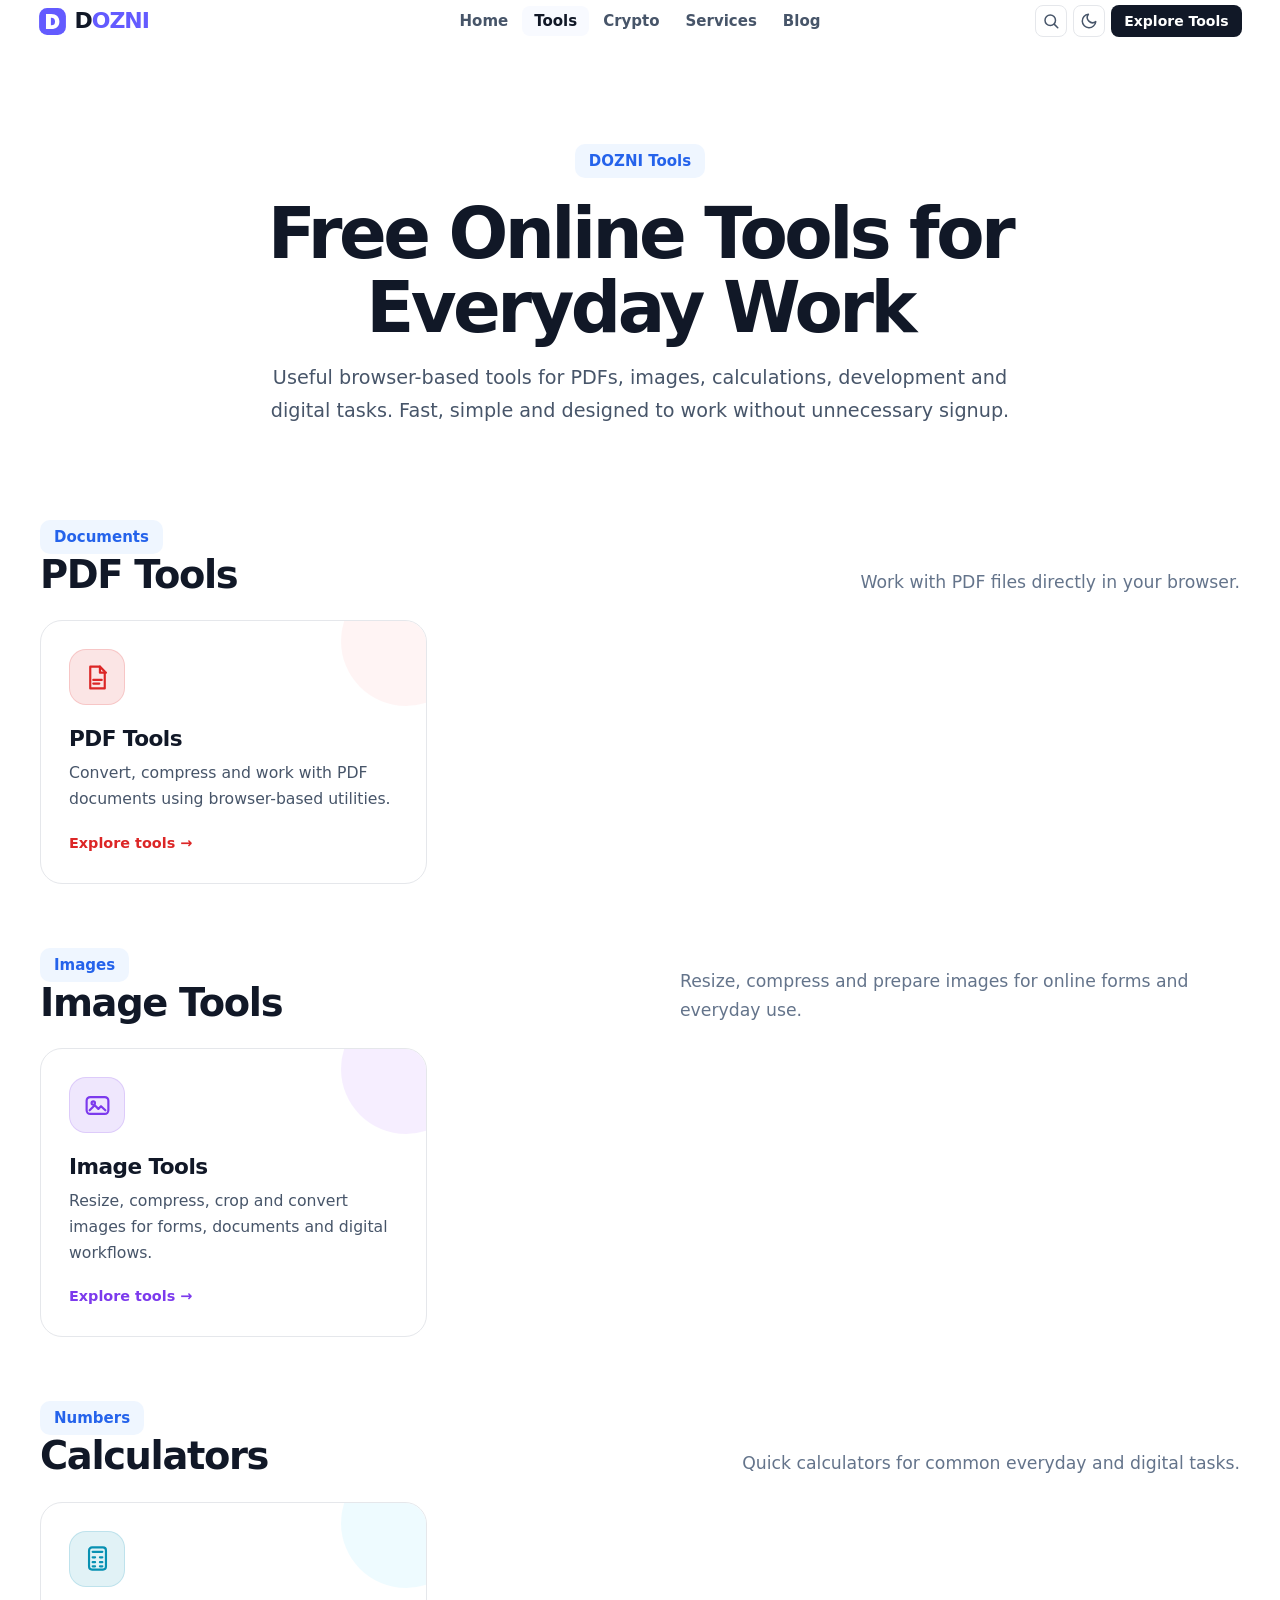
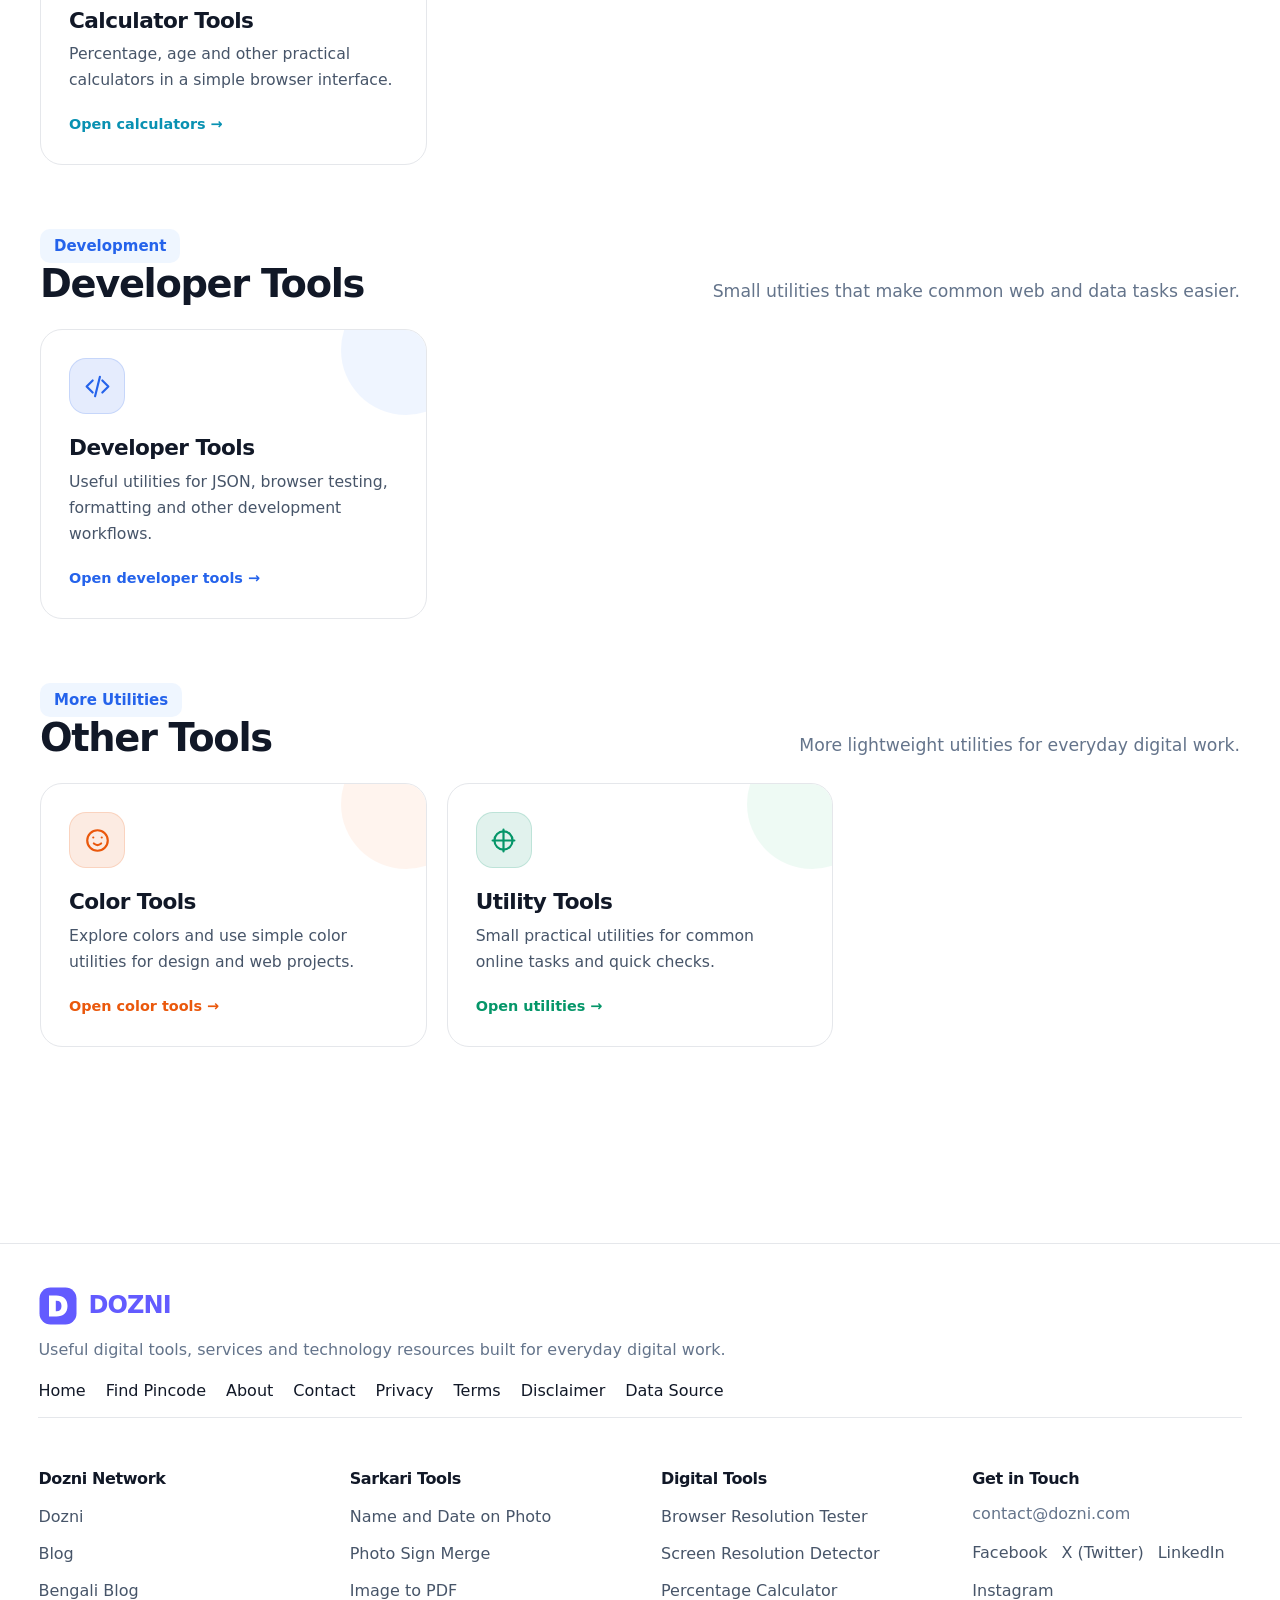
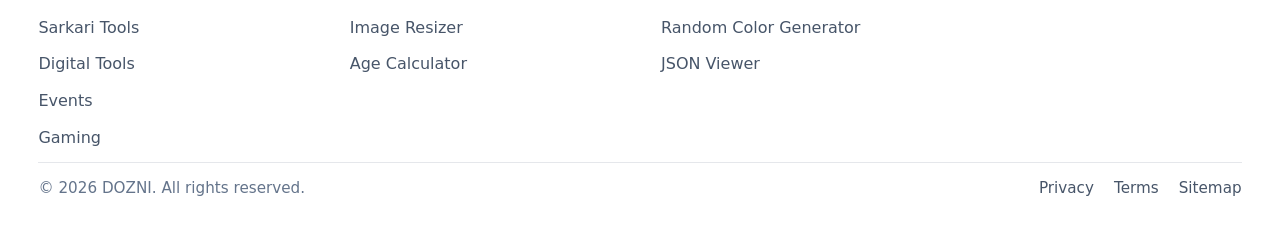
==== tools/index.html @ f5e26f29 "Create plural /tools/ homepage" ====
<!DOCTYPE html>
<html lang="en">
<head>
  <meta charset="UTF-8">
  <meta name="viewport" content="width=device-width, initial-scale=1.0">
  <meta name="description" content="Explore free online tools from DOZNI for PDF, images, calculators, developer utilities and more.">
  <meta name="robots" content="index, follow, max-image-preview:large">
  <meta name="author" content="DOZNI">
  <meta name="theme-color" content="#ffffff">
  <link rel="canonical" href="https://dozni.com/tools/">
  <link rel="icon" href="/favicon.svg" type="image/svg+xml">
  <link rel="stylesheet" href="/assets/css/global.css">
  <link rel="stylesheet" href="/assets/css/components.css">
  <link rel="stylesheet" href="/assets/css/responsive.css">
  <title>Online Tools — DOZNI</title>
  <style>
    .tools-page-hero{padding:clamp(64px,8vw,104px) 0 72px;text-align:center;background:var(--color-bg);color:var(--color-text)}
    .tools-page-hero .container{max-width:1180px}
    .tools-kicker{display:inline-flex;padding:8px 14px;border-radius:10px;background:var(--color-primary-soft);color:var(--color-primary);font-size:15px;font-weight:800;line-height:1.2}
    .tools-page-hero h1{max-width:900px;margin:20px auto 16px;font-size:clamp(2.6rem,5.5vw,4.6rem);line-height:1.04;letter-spacing:-.05em}
    .tools-page-hero p{max-width:760px;margin:0 auto;color:var(--color-text-soft);font-size:clamp(1.05rem,1.8vw,1.2rem);line-height:1.75}
    .tools-grid-section{padding:20px 0 100px}
    .tools-category{margin-top:64px}.tools-category:first-child{margin-top:0}
    .tools-category-head{display:flex;align-items:end;justify-content:space-between;gap:24px;margin-bottom:24px}
    .tools-category-head h2{font-size:clamp(1.8rem,3vw,2.5rem);letter-spacing:-.035em}
    .tools-category-head p{max-width:560px;margin:0;color:var(--color-text-muted);line-height:1.65}
    .tools-cards{display:grid;grid-template-columns:repeat(3,minmax(0,1fr));gap:20px}
    .tool-home-card{position:relative;display:flex;flex-direction:column;min-height:220px;padding:28px;background:var(--color-surface);border:1px solid var(--color-border);border-radius:22px;overflow:hidden;transition:transform .22s ease,box-shadow .22s ease,border-color .22s ease}
    .tool-home-card::after{content:"";position:absolute;right:-45px;top:-45px;width:130px;height:130px;border-radius:50%;background:var(--tool-soft);opacity:.75;pointer-events:none}
    .tool-home-card:hover{transform:translateY(-5px);border-color:var(--tool-border);box-shadow:var(--shadow-md)}
    .tool-icon{position:relative;z-index:1;width:56px;height:56px;display:grid;place-items:center;margin-bottom:22px;border-radius:17px;background:color-mix(in srgb,var(--tool-color) 12%,var(--color-surface));color:var(--tool-color);border:1px solid color-mix(in srgb,var(--tool-color) 16%,transparent)}
    .tool-icon svg{width:29px;height:29px;display:block}
    .tool-home-card h3{position:relative;z-index:1;margin:0 0 9px;font-size:1.35rem;color:var(--color-text)}
    .tool-home-card p{position:relative;z-index:1;margin:0;max-width:360px;color:var(--color-text-soft);font-size:.98rem;line-height:1.65}
    .tool-link{position:relative;z-index:1;margin-top:auto;padding-top:20px;color:var(--tool-color);font-size:.9rem;font-weight:800}
    .tool-pdf{--tool-color:#dc2626;--tool-soft:#fff0f0;--tool-border:#fecaca}.tool-image{--tool-color:#7c3aed;--tool-soft:#f3e8ff;--tool-border:#ddd6fe}.tool-calc{--tool-color:#0891b2;--tool-soft:#e9faff;--tool-border:#a5f3fc}.tool-dev{--tool-color:#2563eb;--tool-soft:#eaf2ff;--tool-border:#bfdbfe}.tool-utility{--tool-color:#059669;--tool-soft:#e8f8f1;--tool-border:#a7f3d0}.tool-color{--tool-color:#ea580c;--tool-soft:#fff1e8;--tool-border:#fed7aa}
    [data-theme="dark"] .tool-pdf{--tool-soft:rgba(220,38,38,.15);--tool-border:rgba(248,113,113,.38)}[data-theme="dark"] .tool-image{--tool-soft:rgba(124,58,237,.16);--tool-border:rgba(167,139,250,.38)}[data-theme="dark"] .tool-calc{--tool-soft:rgba(8,145,178,.15);--tool-border:rgba(34,211,238,.38)}[data-theme="dark"] .tool-dev{--tool-soft:rgba(37,99,235,.16);--tool-border:rgba(96,165,250,.4)}[data-theme="dark"] .tool-utility{--tool-soft:rgba(5,150,105,.15);--tool-border:rgba(52,211,153,.38)}[data-theme="dark"] .tool-color{--tool-soft:rgba(234,88,12,.15);--tool-border:rgba(251,146,60,.38)}
    @media(max-width:800px){.tools-cards{grid-template-columns:repeat(2,minmax(0,1fr))}.tools-category-head{align-items:start;flex-direction:column}}
    @media(max-width:560px){.tools-page-hero{padding:54px 0 62px}.tools-page-hero h1{font-size:clamp(2.25rem,10vw,3.1rem)}.tools-grid-section{padding-bottom:72px}.tools-category{margin-top:50px}.tools-cards{grid-template-columns:1fr}.tool-home-card{min-height:205px;padding:25px;border-radius:19px}.tool-icon{width:52px;height:52px;border-radius:15px;margin-bottom:20px}.tool-icon svg{width:27px;height:27px}}
  </style>
</head>
<body>
<a class="skip-link" href="#main-content">Skip to content</a>
<div data-component="/components/header.html"></div>
<main id="main-content">
<section class="tools-page-hero" aria-labelledby="tools-title"><div class="container"><span class="tools-kicker">DOZNI Tools</span><h1 id="tools-title">Free Online Tools for Everyday Work</h1><p>Useful browser-based tools for PDFs, images, calculations, development and digital tasks. Fast, simple and designed to work without unnecessary signup.</p></div></section>
<section class="tools-grid-section" aria-label="DOZNI tool categories"><div class="container">
<div class="tools-category"><div class="tools-category-head"><div><span class="tools-kicker">Documents</span><h2>PDF Tools</h2></div><p>Work with PDF files directly in your browser.</p></div><div class="tools-cards"><a class="tool-home-card tool-pdf" href="https://photo.dozni.com/"><span class="tool-icon" aria-hidden="true"><svg viewBox="0 0 24 24" fill="none" stroke="currentColor" stroke-width="1.8" stroke-linecap="round" stroke-linejoin="round"><path d="M6 3h8l4 4v14H6z"/><path d="M14 3v5h5"/><path d="M8.5 14h7M8.5 17h5"/></svg></span><h3>PDF Tools</h3><p>Convert, compress and work with PDF documents using browser-based utilities.</p><span class="tool-link">Explore tools →</span></a></div></div>
<div class="tools-category"><div class="tools-category-head"><div><span class="tools-kicker">Images</span><h2>Image Tools</h2></div><p>Resize, compress and prepare images for online forms and everyday use.</p></div><div class="tools-cards"><a class="tool-home-card tool-image" href="https://photo.dozni.com/"><span class="tool-icon" aria-hidden="true"><svg viewBox="0 0 24 24" fill="none" stroke="currentColor" stroke-width="1.8" stroke-linecap="round" stroke-linejoin="round"><rect x="3" y="5" width="18" height="14" rx="3"/><circle cx="8.5" cy="10" r="1.4"/><path d="m5.5 16 4.2-4.2 3 3 2.2-2.2 3.6 3.4"/></svg></span><h3>Image Tools</h3><p>Resize, compress, crop and convert images for forms, documents and digital workflows.</p><span class="tool-link">Explore tools →</span></a></div></div>
<div class="tools-category"><div class="tools-category-head"><div><span class="tools-kicker">Numbers</span><h2>Calculators</h2></div><p>Quick calculators for common everyday and digital tasks.</p></div><div class="tools-cards"><a class="tool-home-card tool-calc" href="/tools/calculator/"><span class="tool-icon" aria-hidden="true"><svg viewBox="0 0 24 24" fill="none" stroke="currentColor" stroke-width="1.8" stroke-linecap="round" stroke-linejoin="round"><rect x="5" y="2.8" width="14" height="18.4" rx="2.5"/><path d="M8 6.5h8M8 11h2M14 11h2M8 15h2M14 15h2M8 18.5h2M14 18.5h2"/></svg></span><h3>Calculator Tools</h3><p>Percentage, age and other practical calculators in a simple browser interface.</p><span class="tool-link">Open calculators →</span></a></div></div>
<div class="tools-category"><div class="tools-category-head"><div><span class="tools-kicker">Development</span><h2>Developer Tools</h2></div><p>Small utilities that make common web and data tasks easier.</p></div><div class="tools-cards"><a class="tool-home-card tool-dev" href="/tools/developer/"><span class="tool-icon" aria-hidden="true"><svg viewBox="0 0 24 24" fill="none" stroke="currentColor" stroke-width="1.8" stroke-linecap="round" stroke-linejoin="round"><path d="m8 7-5 5 5 5M16 7l5 5-5 5M14 4l-4 16"/></svg></span><h3>Developer Tools</h3><p>Useful utilities for JSON, browser testing, formatting and other development workflows.</p><span class="tool-link">Open developer tools →</span></a></div></div>
<div class="tools-category"><div class="tools-category-head"><div><span class="tools-kicker">More Utilities</span><h2>Other Tools</h2></div><p>More lightweight utilities for everyday digital work.</p></div><div class="tools-cards"><a class="tool-home-card tool-color" href="/tools/color/"><span class="tool-icon" aria-hidden="true"><svg viewBox="0 0 24 24" fill="none" stroke="currentColor" stroke-width="1.8" stroke-linecap="round" stroke-linejoin="round"><circle cx="12" cy="12" r="8.5"/><path d="M8.5 9.5h.01M15.5 9.5h.01M9 14.5c1.8 1.5 4.2 1.5 6 0"/></svg></span><h3>Color Tools</h3><p>Explore colors and use simple color utilities for design and web projects.</p><span class="tool-link">Open color tools →</span></a><a class="tool-home-card tool-utility" href="/tools/utility/"><span class="tool-icon" aria-hidden="true"><svg viewBox="0 0 24 24" fill="none" stroke="currentColor" stroke-width="1.8" stroke-linecap="round" stroke-linejoin="round"><path d="M12 3v18M3 12h18"/><circle cx="12" cy="12" r="7.5"/></svg></span><h3>Utility Tools</h3><p>Small practical utilities for common online tasks and quick checks.</p><span class="tool-link">Open utilities →</span></a></div></div>
</div></section>
</main>
<div data-component="/components/footer.html"></div>
<script src="/assets/js/theme.js" defer></script><script src="/assets/js/navigation.js" defer></script><script src="/assets/js/components.js" defer></script><script src="/assets/js/main.js" defer></script><script src="/assets/js/site-search.js" defer></script>
</body>
</html>
---- assets/css/global.css ----
/* =========================================================
   DOZNI — Global Design System
   File: /assets/css/global.css
   ========================================================= */

/* -------------------------
   1. Design Tokens
   ------------------------- */

:root {
    color-scheme: light;

    --color-bg: #ffffff;
    --color-bg-soft: #f8faff;
    --color-bg-muted: #f1f5f9;

    --color-surface: #ffffff;
    --color-surface-hover: #f8faff;

    --color-text: #111827;
    --color-text-soft: #475569;
    --color-text-muted: #64748b;
    --color-text-inverse: #ffffff;

    --color-border: #e5e7eb;
    --color-border-strong: #d1d5db;

    --color-primary: #2563eb;
    --color-primary-hover: #1d4ed8;
    --color-primary-soft: #eff6ff;

    --color-focus: #3b82f6;

    --color-success: #16a34a;
    --color-warning: #d97706;
    --color-danger: #dc2626;
    --color-info: #2563eb;

    --shadow-xs: 0 1px 2px rgba(0, 0, 0, 0.04);
    --shadow-sm: 0 4px 12px rgba(0, 0, 0, 0.05);
    --shadow-md: 0 10px 30px rgba(0, 0, 0, 0.08);
    --shadow-lg: 0 20px 50px rgba(0, 0, 0, 0.12);

    --radius-xs: 6px;
    --radius-sm: 10px;
    --radius-md: 14px;
    --radius-lg: 20px;
    --radius-xl: 28px;
    --radius-pill: 999px;

    --container-width: 1180px;
    --container-wide: 1320px;

    --header-height: 68px;

    --space-1: 4px;
    --space-2: 8px;
    --space-3: 12px;
    --space-4: 16px;
    --space-5: 20px;
    --space-6: 24px;
    --space-7: 32px;
    --space-8: 40px;
    --space-9: 48px;
    --space-10: 64px;
    --space-11: 80px;
    --space-12: 96px;

    --font-sans:
        Inter,
        ui-sans-serif,
        system-ui,
        -apple-system,
        BlinkMacSystemFont,
        "Segoe UI",
        sans-serif;

    --font-mono:
        ui-monospace,
        SFMono-Regular,
        Menlo,
        Monaco,
        Consolas,
        "Liberation Mono",
        monospace;

    --text-xs: 0.75rem;
    --text-sm: 0.875rem;
    --text-base: 1rem;
    --text-lg: 1.125rem;
    --text-xl: 1.25rem;
    --text-2xl: 1.5rem;
    --text-3xl: 2rem;
    --text-4xl: 2.75rem;
    --text-5xl: 3.5rem;
    --text-6xl: 4.25rem;

    --line-tight: 1.1;
    --line-snug: 1.25;
    --line-normal: 1.6;
    --line-relaxed: 1.75;

    --transition-fast: 120ms ease;
    --transition-normal: 200ms ease;
    --transition-slow: 320ms ease;
}


/* -------------------------
   2. Dark Theme
   ------------------------- */

[data-theme="dark"] {
    color-scheme: dark;

    --color-bg: #0d0d0f;
    --color-bg-soft: #151518;
    --color-bg-muted: #1b1b1f;

    --color-surface: #151518;
    --color-surface-hover: #1b1b1f;

    --color-text: #f5f5f6;
    --color-text-soft: #c4c4ca;
    --color-text-muted: #92929b;
    --color-text-inverse: #111113;

    --color-border: #29292e;
    --color-border-strong: #39393f;

    --color-primary: #f5f5f6;
    --color-primary-hover: #ffffff;
    --color-primary-soft: #252529;

    --color-focus: #818cf8;

    --color-success: #4ade80;
    --color-warning: #fbbf24;
    --color-danger: #f87171;
    --color-info: #60a5fa;

    --shadow-xs: 0 1px 2px rgba(0, 0, 0, 0.2);
    --shadow-sm: 0 4px 12px rgba(0, 0, 0, 0.25);
    --shadow-md: 0 10px 30px rgba(0, 0, 0, 0.35);
    --shadow-lg: 0 20px 50px rgba(0, 0, 0, 0.45);
}


/* -------------------------
   3. System Dark Mode
   ------------------------- */

@media (prefers-color-scheme: dark) {
    :root:not([data-theme="light"]) {
        color-scheme: dark;

        --color-bg: #0d0d0f;
        --color-bg-soft: #151518;
        --color-bg-muted: #1b1b1f;

        --color-surface: #151518;
        --color-surface-hover: #1b1b1f;

        --color-text: #f5f5f6;
        --color-text-soft: #c4c4ca;
        --color-text-muted: #92929b;
        --color-text-inverse: #111113;

        --color-border: #29292e;
        --color-border-strong: #39393f;

        --color-primary: #f5f5f6;
        --color-primary-hover: #ffffff;
        --color-primary-soft: #252529;
    }
}


/* -------------------------
   4. Reset
   ------------------------- */

*,
*::before,
*::after {
    box-sizing: border-box;
}

html {
    margin: 0;
    padding: 0;
    scroll-behavior: smooth;
    scroll-padding-top: calc(var(--header-height) + 20px);
    text-size-adjust: 100%;
    -webkit-text-size-adjust: 100%;
}

body {
    margin: 0;
    padding: 0;

    min-width: 320px;

    background: var(--color-bg);
    color: var(--color-text);

    font-family: var(--font-sans);
    font-size: var(--text-base);
    font-weight: 400;
    line-height: var(--line-normal);

    text-rendering: optimizeLegibility;
    -webkit-font-smoothing: antialiased;
    -moz-osx-font-smoothing: grayscale;

    transition:
        background-color var(--transition-normal),
        color var(--transition-normal);
}

img,
picture,
svg,
video,
canvas {
    display: block;
    max-width: 100%;
}

img {
    height: auto;
}

button,
input,
textarea,
select {
    margin: 0;
    font: inherit;
}

button {
    cursor: pointer;
}

button,
input,
textarea,
select {
    color: inherit;
}

textarea {
    resize: vertical;
}

a {
    color: inherit;
    text-decoration: none;
}

a:hover {
    text-decoration: none;
}

ul,
ol {
    margin: 0;
    padding: 0;
    list-style: none;
}

p,
h1,
h2,
h3,
h4,
h5,
h6,
figure,
blockquote {
    margin: 0;
}

h1,
h2,
h3,
h4,
h5,
h6 {
    font-weight: 700;
    line-height: var(--line-tight);
    letter-spacing: -0.025em;
}

p {
    color: var(--color-text-soft);
}

::selection {
    background: var(--color-text);
    color: var(--color-bg);
}


/* -------------------------
   5. Accessibility
   ------------------------- */

:focus-visible {
    outline: 3px solid var(--color-focus);
    outline-offset: 3px;
}

:focus:not(:focus-visible) {
    outline: none;
}

.skip-link {
    position: fixed;
    z-index: 9999;

    top: 12px;
    left: 12px;

    padding: 10px 16px;

    background: var(--color-text);
    color: var(--color-bg);

    border-radius: var(--radius-sm);

    transform: translateY(-150%);
    transition: transform var(--transition-fast);
}

.skip-link:focus {
    transform: translateY(0);
}


/* -------------------------
   6. Layout
   ------------------------- */

.container {
    width: min(
        calc(100% - 40px),
        var(--container-width)
    );

    margin-inline: auto;
}

.container-wide {
    width: min(
        calc(100% - 40px),
        var(--container-wide)
    );

    margin-inline: auto;
}

.section {
    padding-block: var(--space-12);
}

.section-sm {
    padding-block: var(--space-9);
}

.section-lg {
    padding-block: 120px;
}

.section-muted {
    background: var(--color-bg-soft);
}


/* -------------------------
   7. Typography
   ------------------------- */

.text-xs {
    font-size: var(--text-xs);
}

.text-sm {
    font-size: var(--text-sm);
}

.text-base {
    font-size: var(--text-base);
}

.text-lg {
    font-size: var(--text-lg);
}

.text-xl {
    font-size: var(--text-xl);
}

.text-2xl {
    font-size: var(--text-2xl);
}

.text-3xl {
    font-size: var(--text-3xl);
}

.text-4xl {
    font-size: var(--text-4xl);
}

.text-5xl {
    font-size: var(--text-5xl);
}

.text-6xl {
    font-size: var(--text-6xl);
}

.text-muted {
    color: var(--color-text-muted);
}

.text-soft {
    color: var(--color-text-soft);
}

.text-center {
    text-align: center;
}

.text-left {
    text-align: left;
}

.text-balance {
    text-wrap: balance;
}

.text-pretty {
    text-wrap: pretty;
}


/* -------------------------
   8. Page Heading
   ------------------------- */

.page-header {
    padding-block: var(--space-12) var(--space-9);
}

.page-header h1 {
    max-width: 850px;

    font-size: clamp(
        2.5rem,
        6vw,
        4.25rem
    );

    letter-spacing: -0.045em;
}

.page-header p {
    max-width: 720px;
    margin-top: var(--space-5);

    font-size: var(--text-lg);
}


/* -------------------------
   9. Section Heading
   ------------------------- */

.section-heading {
    max-width: 720px;
    margin-bottom: var(--space-8);
}

.section-heading > span {
    display: inline-block;

    margin-bottom: var(--space-3);

    color: var(--color-text-muted);

    font-size: var(--text-sm);
    font-weight: 700;
    letter-spacing: 0.08em;
    text-transform: uppercase;
}

.section-heading h2 {
    font-size: clamp(
        2rem,
        4vw,
        3rem
    );
}

.section-heading p {
    margin-top: var(--space-4);
    font-size: var(--text-lg);
}


/* -------------------------
   10. Links
   ------------------------- */

.link {
    color: var(--color-text);
    font-weight: 600;

    text-decoration: underline;
    text-decoration-color: var(--color-border-strong);
    text-decoration-thickness: 1px;
    text-underline-offset: 4px;

    transition:
        color var(--transition-fast),
        text-decoration-color var(--transition-fast);
}

.link:hover {
    text-decoration-color: currentColor;
}


/* -------------------------
   11. Buttons
   ------------------------- */

.btn {
    display: inline-flex;
    align-items: center;
    justify-content: center;
    gap: 8px;

    min-height: 46px;
    padding: 10px 18px;

    border: 1px solid transparent;
    border-radius: var(--radius-sm);

    font-size: var(--text-sm);
    font-weight: 700;
    line-height: 1;

    white-space: nowrap;

    transition:
        background-color var(--transition-fast),
        border-color var(--transition-fast),
        color var(--transition-fast),
        transform var(--transition-fast),
        box-shadow var(--transition-fast);
}

.btn:hover {
    transform: translateY(-1px);
}

.btn:active {
    transform: translateY(0);
}

.btn-primary {
    background: var(--color-primary);
    color: var(--color-text-inverse);
}

.btn-primary:hover {
    background: var(--color-primary-hover);
}

.btn-secondary {
    background: transparent;
    color: var(--color-text);

    border-color: var(--color-border-strong);
}

.btn-secondary:hover {
    background: var(--color-bg-soft);
}

.btn-ghost {
    background: transparent;
    color: var(--color-text-soft);
}

.btn-ghost:hover {
    background: var(--color-bg-soft);
    color: var(--color-text);
}

.btn-sm {
    min-height: 38px;
    padding: 8px 14px;
}

.btn-lg {
    min-height: 52px;
    padding: 12px 22px;
    font-size: var(--text-base);
}


/* -------------------------
   12. Cards
   ------------------------- */

.card {
    background: var(--color-surface);
    border: 1px solid var(--color-border);
    border-radius: var(--radius-lg);

    transition:
        border-color var(--transition-normal),
        box-shadow var(--transition-normal),
        transform var(--transition-normal);
}

.card:hover {
    border-color: var(--color-border-strong);
    box-shadow: var(--shadow-sm);
}

.card-body {
    padding: var(--space-7);
}


/* -------------------------
   13. Grid Utilities
   ------------------------- */

.grid {
    display: grid;
}

.grid-2 {
    grid-template-columns: repeat(2, minmax(0, 1fr));
}

.grid-3 {
    grid-template-columns: repeat(3, minmax(0, 1fr));
}

.grid-4 {
    grid-template-columns: repeat(4, minmax(0, 1fr));
}

.gap-2 {
    gap: var(--space-2);
}

.gap-3 {
    gap: var(--space-3);
}

.gap-4 {
    gap: var(--space-4);
}

.gap-5 {
    gap: var(--space-5);
}

.gap-6 {
    gap: var(--space-6);
}

.gap-7 {
    gap: var(--space-7);
}

.gap-8 {
    gap: var(--space-8);
}


/* -------------------------
   14. Flex Utilities
   ------------------------- */

.flex {
    display: flex;
}

.flex-column {
    flex-direction: column;
}

.flex-wrap {
    flex-wrap: wrap;
}

.items-center {
    align-items: center;
}

.items-start {
    align-items: flex-start;
}

.items-end {
    align-items: flex-end;
}

.justify-center {
    justify-content: center;
}

.justify-between {
    justify-content: space-between;
}

.justify-end {
    justify-content: flex-end;
}


/* -------------------------
   15. Visibility
   ------------------------- */

.hidden {
    display: none !important;
}

.invisible {
    visibility: hidden;
}


/* -------------------------
   16. Form Foundation
   ------------------------- */

.input,
.select,
.textarea {
    width: 100%;

    min-height: 46px;
    padding: 10px 14px;

    background: var(--color-bg);

    border: 1px solid var(--color-border-strong);
    border-radius: var(--radius-sm);

    color: var(--color-text);

    outline: none;

    transition:
        border-color var(--transition-fast),
        box-shadow var(--transition-fast);
}

.textarea {
    min-height: 120px;
}

.input::placeholder,
.textarea::placeholder {
    color: var(--color-text-muted);
}

.input:focus,
.select:focus,
.textarea:focus {
    border-color: var(--color-focus);

    box-shadow:
        0 0 0 3px
        color-mix(
            in srgb,
            var(--color-focus) 15%,
            transparent
        );
}


/* -------------------------
   17. Badges
   ------------------------- */

.badge {
    display: inline-flex;
    align-items: center;

    min-height: 28px;
    padding: 5px 10px;

    border: 1px solid var(--color-border);
    border-radius: var(--radius-pill);

    background: var(--color-bg-soft);

    color: var(--color-text-soft);

    font-size: var(--text-xs);
    font-weight: 700;
}


/* -------------------------
   18. Dividers
   ------------------------- */

.divider {
    width: 100%;
    height: 1px;

    background: var(--color-border);
}


/* -------------------------
   19. Code
   ------------------------- */

code,
kbd,
pre,
samp {
    font-family: var(--font-mono);
}

code {
    padding: 2px 6px;

    background: var(--color-bg-soft);
    border: 1px solid var(--color-border);

    border-radius: var(--radius-xs);

    font-size: 0.9em;
}

pre {
    overflow-x: auto;

    padding: var(--space-6);

    background: var(--color-bg-soft);
    border: 1px solid var(--color-border);
    border-radius: var(--radius-md);

    line-height: 1.6;
}


/* -------------------------
   20. Status Colors
   ------------------------- */

.text-success {
    color: var(--color-success);
}

.text-warning {
    color: var(--color-warning);
}

.text-danger {
    color: var(--color-danger);
}

.text-info {
    color: var(--color-info);
}


/* -------------------------
   21. Reduced Motion
   ------------------------- */

@media (prefers-reduced-motion: reduce) {
    html {
        scroll-behavior: auto;
    }

    *,
    *::before,
    *::after {
        animation-duration: 0.01ms !important;
        animation-iteration-count: 1 !important;
        transition-duration: 0.01ms !important;
    }
}


/* -------------------------
   22. Mobile Base
   ------------------------- */

@media (max-width: 767px) {

    :root {
        --header-height: 60px;

        --space-10: 48px;
        --space-11: 60px;
        --space-12: 72px;
    }

    .container,
    .container-wide {
        width: min(
            calc(100% - 32px),
            var(--container-width)
        );
    }

    .section {
        padding-block: var(--space-10);
    }

    .section-lg {
        padding-block: 80px;
    }

    .grid-2,
    .grid-3,
    .grid-4 {
        grid-template-columns: 1fr;
    }

    .card-body {
        padding: var(--space-6);
    }

    .btn {
        min-height: 44px;
    }
}


/* -------------------------
   23. Small Phones
   ------------------------- */

@media (max-width: 420px) {

    .container,
    .container-wide {
        width: min(
            calc(100% - 24px),
            var(--container-width)
        );
    }

    .btn {
        width: 100%;
    }
}
---- assets/css/components.css ----
/* =========================================================
   DOZNI — Reusable Components
   File: /assets/css/components.css
   ========================================================= */


/* =========================================================
   1. SITE HEADER
   ========================================================= */

.site-header {
    position: sticky;
    top: 0;
    z-index: 1000;

    width: 100%;
    height: var(--header-height);

    background: color-mix(
        in srgb,
        var(--color-bg) 92%,
        transparent
    );

    border-bottom: 1px solid var(--color-border);

    backdrop-filter: blur(14px);
    -webkit-backdrop-filter: blur(14px);

    transition:
        background-color var(--transition-normal),
        border-color var(--transition-normal);
}

.header-inner {
    height: 100%;

    display: flex;
    align-items: center;
    justify-content: space-between;
    gap: var(--space-6);
}


/* =========================================================
   2. BRAND
   ========================================================= */

.site-brand {
    display: inline-flex;
    align-items: center;
    gap: 10px;

    flex-shrink: 0;

    color: var(--color-text);
}

.site-brand:hover {
    color: var(--color-text);
}

.site-brand-mark {
    width: 32px;
    height: 32px;

    display: grid;
    place-items: center;

    border-radius: 9px;

    background: var(--color-text);
    color: var(--color-bg);

    font-size: 14px;
    font-weight: 800;
    letter-spacing: -0.04em;
}

.site-brand-name {
    font-size: 18px;
    font-weight: 800;
    letter-spacing: -0.04em;
}


/* =========================================================
   3. DESKTOP NAVIGATION
   ========================================================= */

.main-nav {
    display: flex;
    align-items: center;
    justify-content: center;

    height: 100%;
}

.main-nav-list {
    display: flex;
    align-items: center;
    gap: 4px;
}

.main-nav-link {
    position: relative;

    display: inline-flex;
    align-items: center;
    gap: 6px;

    min-height: 40px;
    padding: 8px 12px;

    border-radius: var(--radius-sm);

    color: var(--color-text-soft);

    font-size: var(--text-sm);
    font-weight: 600;

    transition:
        background-color var(--transition-fast),
        color var(--transition-fast);
}

.main-nav-link:hover {
    background: var(--color-bg-soft);
    color: var(--color-text);
}

.main-nav-link[aria-current="page"] {
    color: var(--color-text);
    font-weight: 700;
}


/* =========================================================
   4. NAV DROPDOWN INDICATOR
   ========================================================= */

.nav-chevron {
    width: 14px;
    height: 14px;

    flex-shrink: 0;

    transition: transform var(--transition-fast);
}

.nav-item:hover .nav-chevron {
    transform: rotate(180deg);
}


/* =========================================================
   5. NAV DROPDOWN
   ========================================================= */

.nav-item {
    position: relative;
}

.nav-dropdown {
    position: absolute;

    top: calc(100% + 8px);
    left: 50%;

    width: 250px;

    padding: 8px;

    background: var(--color-surface);

    border: 1px solid var(--color-border);
    border-radius: var(--radius-md);

    box-shadow: var(--shadow-md);

    opacity: 0;
    visibility: hidden;
    pointer-events: none;

    transform:
        translate(-50%, -6px);

    transition:
        opacity var(--transition-fast),
        visibility var(--transition-fast),
        transform var(--transition-fast);
}

.nav-item:hover .nav-dropdown,
.nav-item:focus-within .nav-dropdown {
    opacity: 1;
    visibility: visible;
    pointer-events: auto;

    transform:
        translate(-50%, 0);
}

.nav-dropdown-link {
    display: block;

    padding: 10px 12px;

    border-radius: var(--radius-sm);

    color: var(--color-text-soft);

    font-size: var(--text-sm);
}

.nav-dropdown-link:hover {
    background: var(--color-bg-soft);
    color: var(--color-text);
}

.nav-dropdown-link strong {
    display: block;

    margin-bottom: 2px;

    color: var(--color-text);
    font-weight: 700;
}

.nav-dropdown-link span {
    display: block;

    color: var(--color-text-muted);

    font-size: var(--text-xs);
    line-height: 1.45;
}


/* =========================================================
   6. HEADER ACTIONS
   ========================================================= */

.header-actions {
    display: flex;
    align-items: center;
    gap: 6px;

    flex-shrink: 0;
}

.header-icon-button {
    width: 40px;
    height: 40px;

    display: inline-grid;
    place-items: center;

    padding: 0;

    background: transparent;

    border: 1px solid transparent;
    border-radius: var(--radius-sm);

    color: var(--color-text-soft);

    transition:
        background-color var(--transition-fast),
        border-color var(--transition-fast),
        color var(--transition-fast);
}

.header-icon-button:hover {
    background: var(--color-bg-soft);
    border-color: var(--color-border);

    color: var(--color-text);
}

.header-icon-button svg {
    width: 19px;
    height: 19px;

    fill: none;
    stroke: currentColor;
    stroke-width: 1.8;

    stroke-linecap: round;
    stroke-linejoin: round;
}


/* =========================================================
   7. THEME TOGGLE
   ========================================================= */

.theme-toggle {
    position: relative;
}

.theme-icon {
    width: 19px;
    height: 19px;
}

.theme-icon-sun,
.theme-icon-moon {
    transition:
        opacity var(--transition-fast),
        transform var(--transition-fast);
}

.theme-icon-moon {
    display: none;
}

[data-theme="dark"] .theme-icon-sun {
    display: none;
}

[data-theme="dark"] .theme-icon-moon {
    display: block;
}


/* =========================================================
   8. MOBILE MENU BUTTON
   ========================================================= */

.mobile-menu-button {
    display: none;

    width: 40px;
    height: 40px;

    padding: 0;

    background: transparent;

    border: 1px solid transparent;
    border-radius: var(--radius-sm);

    color: var(--color-text);
}

.mobile-menu-button:hover {
    background: var(--color-bg-soft);
    border-color: var(--color-border);
}

.mobile-menu-button svg {
    width: 21px;
    height: 21px;

    fill: none;
    stroke: currentColor;
    stroke-width: 1.8;

    stroke-linecap: round;
}


/* =========================================================
   9. MOBILE NAVIGATION
   ========================================================= */

.mobile-nav {
    display: none;

    position: absolute;

    top: calc(100% + 1px);
    left: 0;
    right: 0;

    padding: 12px;

    background: var(--color-bg);

    border-bottom: 1px solid var(--color-border);

    box-shadow: var(--shadow-md);
}

.mobile-nav.is-open {
    display: block;
}

.mobile-nav-list {
    display: grid;
    gap: 4px;
}

.mobile-nav-link {
    display: flex;
    align-items: center;
    justify-content: space-between;

    min-height: 46px;
    padding: 10px 12px;

    border-radius: var(--radius-sm);

    color: var(--color-text-soft);

    font-size: var(--text-base);
    font-weight: 600;
}

.mobile-nav-link:hover,
.mobile-nav-link[aria-current="page"] {
    background: var(--color-bg-soft);
    color: var(--color-text);
}


/* =========================================================
   10. HERO
   ========================================================= */

.hero {
    position: relative;

    overflow: hidden;

    padding-block:
        clamp(80px, 12vw, 150px)
        clamp(72px, 10vw, 120px);

    text-align: center;
}

.hero-content {
    width: min(900px, 100%);
    margin-inline: auto;
}

.hero-label {
    display: inline-flex;
    align-items: center;

    min-height: 30px;
    padding: 5px 11px;

    margin-bottom: var(--space-5);

    border: 1px solid var(--color-border);
    border-radius: var(--radius-pill);

    background: var(--color-bg-soft);

    color: var(--color-text-muted);

    font-size: var(--text-xs);
    font-weight: 800;

    letter-spacing: 0.08em;
    text-transform: uppercase;
}

.hero h1 {
    max-width: 950px;
    margin-inline: auto;

    font-size: clamp(
        3rem,
        8vw,
        5.75rem
    );

    font-weight: 800;

    line-height: 0.98;

    letter-spacing: -0.065em;

    text-wrap: balance;
}

.hero h1 span {
    display: block;

    color: var(--color-text-muted);
}

.hero p {
    width: min(680px, 100%);

    margin:
        var(--space-6)
        auto
        0;

    font-size: clamp(
        1rem,
        2vw,
        1.2rem
    );

    line-height: 1.7;

    text-wrap: pretty;
}

.hero-actions {
    display: flex;
    align-items: center;
    justify-content: center;
    flex-wrap: wrap;

    gap: 10px;

    margin-top: var(--space-7);
}


/* =========================================================
   11. HERO SUBTLE BACKGROUND
   ========================================================= */

.hero::before {
    content: "";

    position: absolute;

    top: -200px;
    left: 50%;

    width: 600px;
    height: 600px;

    transform: translateX(-50%);

    background:
        radial-gradient(
            circle,
            var(--color-bg-soft) 0%,
            transparent 68%
        );

    pointer-events: none;

    z-index: -1;
}


/* =========================================================
   12. FEATURE GRID
   ========================================================= */

.feature-grid {
    display: grid;

    grid-template-columns:
        repeat(3, minmax(0, 1fr));

    gap: var(--space-5);
}

.feature-card {
    position: relative;

    display: flex;
    flex-direction: column;

    min-height: 250px;

    padding: var(--space-7);

    background: var(--color-surface);

    border: 1px solid var(--color-border);
    border-radius: var(--radius-lg);

    transition:
        transform var(--transition-normal),
        border-color var(--transition-normal),
        box-shadow var(--transition-normal);
}

.feature-card:hover {
    transform: translateY(-3px);

    border-color: var(--color-border-strong);

    box-shadow: var(--shadow-sm);
}

.feature-card-icon {
    width: 44px;
    height: 44px;

    display: grid;
    place-items: center;

    margin-bottom: var(--space-7);

    background: var(--color-bg-soft);

    border: 1px solid var(--color-border);

    border-radius: var(--radius-sm);

    color: var(--color-text);
}

.feature-card-icon svg {
    width: 21px;
    height: 21px;

    fill: none;
    stroke: currentColor;
    stroke-width: 1.8;

    stroke-linecap: round;
    stroke-linejoin: round;
}

.feature-card h3 {
    font-size: var(--text-xl);
}

.feature-card p {
    margin-top: var(--space-3);

    font-size: var(--text-sm);
    line-height: 1.65;
}

.feature-card > span:last-child {
    display: inline-flex;
    align-items: center;

    margin-top: auto;
    padding-top: var(--space-6);

    color: var(--color-text);

    font-size: var(--text-sm);
    font-weight: 700;
}


/* =========================================================
   13. TOOL GRID
   ========================================================= */

.tool-grid {
    display: grid;

    grid-template-columns:
        repeat(4, minmax(0, 1fr));

    gap: var(--space-4);
}

.tool-card {
    display: flex;
    flex-direction: column;

    min-height: 190px;

    padding: var(--space-6);

    background: var(--color-surface);

    border: 1px solid var(--color-border);
    border-radius: var(--radius-md);

    transition:
        transform var(--transition-normal),
        border-color var(--transition-normal),
        box-shadow var(--transition-normal);
}

.tool-card:hover {
    transform: translateY(-2px);

    border-color: var(--color-border-strong);

    box-shadow: var(--shadow-sm);
}

.tool-card-icon {
    width: 40px;
    height: 40px;

    display: grid;
    place-items: center;

    margin-bottom: var(--space-5);

    background: var(--color-bg-soft);

    border: 1px solid var(--color-border);

    border-radius: var(--radius-sm);
}

.tool-card-icon svg {
    width: 19px;
    height: 19px;

    fill: none;
    stroke: currentColor;
    stroke-width: 1.8;

    stroke-linecap: round;
    stroke-linejoin: round;
}

.tool-card h3 {
    font-size: var(--text-base);
    letter-spacing: -0.015em;
}

.tool-card p {
    margin-top: var(--space-2);

    font-size: var(--text-sm);
    line-height: 1.55;
}

.tool-card-category {
    display: inline-block;

    margin-top: auto;
    padding-top: var(--space-5);

    color: var(--color-text-muted);

    font-size: var(--text-xs);
    font-weight: 700;

    text-transform: uppercase;
    letter-spacing: 0.05em;
}


/* =========================================================
   14. CATEGORY CARD
   ========================================================= */

.category-grid {
    display: grid;

    grid-template-columns:
        repeat(3, minmax(0, 1fr));

    gap: var(--space-4);
}

.category-card {
    display: flex;
    align-items: center;
    gap: var(--space-5);

    padding: var(--space-5);

    background: var(--color-surface);

    border: 1px solid var(--color-border);
    border-radius: var(--radius-md);

    transition:
        border-color var(--transition-normal),
        background-color var(--transition-normal),
        transform var(--transition-normal);
}

.category-card:hover {
    background: var(--color-surface-hover);

    border-color: var(--color-border-strong);

    transform: translateY(-2px);
}

.category-card-icon {
    width: 46px;
    height: 46px;

    display: grid;
    place-items: center;

    flex-shrink: 0;

    background: var(--color-bg-soft);

    border: 1px solid var(--color-border);

    border-radius: var(--radius-sm);
}

.category-card h3 {
    font-size: var(--text-base);
}

.category-card p {
    margin-top: 3px;

    font-size: var(--text-sm);
}


/* =========================================================
   15. BREADCRUMBS
   ========================================================= */

.breadcrumbs {
    padding-top: var(--space-6);

    color: var(--color-text-muted);

    font-size: var(--text-sm);
}

.breadcrumb-list {
    display: flex;
    align-items: center;
    flex-wrap: wrap;

    gap: 6px;
}

.breadcrumb-item {
    display: inline-flex;
    align-items: center;

    gap: 6px;
}

.breadcrumb-item a {
    color: var(--color-text-soft);
}

.breadcrumb-item a:hover {
    color: var(--color-text);

    text-decoration: underline;
    text-underline-offset: 3px;
}

.breadcrumb-separator {
    color: var(--color-text-muted);
}

.breadcrumb-current {
    color: var(--color-text-muted);
}


/* =========================================================
   16. CONTENT / ARTICLE
   ========================================================= */

.content {
    max-width: 820px;
}

.content h2 {
    margin-top: var(--space-10);

    font-size: var(--text-3xl);
}

.content h3 {
    margin-top: var(--space-8);

    font-size: var(--text-xl);
}

.content p {
    margin-top: var(--space-4);

    font-size: var(--text-lg);
    line-height: 1.75;
}

.content ul,
.content ol {
    margin-top: var(--space-4);
    padding-left: 24px;

    color: var(--color-text-soft);

    list-style: disc;
}

.content ol {
    list-style: decimal;
}

.content li {
    margin-top: var(--space-2);

    line-height: 1.7;
}

.content strong {
    color: var(--color-text);
}


/* =========================================================
   17. TOOL PAGE HEADER
   ========================================================= */

.tool-page-header {
    max-width: 800px;

    margin-inline: auto;

    padding-block:
        var(--space-10)
        var(--space-7);

    text-align: center;
}

.tool-page-header h1 {
    font-size: clamp(
        2.2rem,
        5vw,
        3.5rem
    );

    letter-spacing: -0.045em;
}

.tool-page-header p {
    max-width: 680px;

    margin:
        var(--space-4)
        auto
        0;

    font-size: var(--text-lg);
}


/* =========================================================
   18. TOOL WORKSPACE
   ========================================================= */

.tool-workspace {
    width: min(
        100%,
        900px
    );

    margin-inline: auto;

    padding: var(--space-7);

    background: var(--color-surface);

    border: 1px solid var(--color-border);
    border-radius: var(--radius-lg);

    box-shadow: var(--shadow-sm);
}

.tool-workspace-header {
    display: flex;
    align-items: center;
    justify-content: space-between;
    gap: var(--space-4);

    padding-bottom: var(--space-5);

    border-bottom: 1px solid var(--color-border);
}

.tool-workspace-title {
    font-size: var(--text-xl);
}

.tool-workspace-body {
    padding-top: var(--space-6);
}


/* =========================================================
   19. EMPTY STATE
   ========================================================= */

.empty-state {
    display: grid;
    place-items: center;

    min-height: 260px;

    padding: var(--space-8);

    text-align: center;

    border: 1px dashed var(--color-border-strong);
    border-radius: var(--radius-lg);

    background: var(--color-bg-soft);
}

.empty-state-icon {
    width: 48px;
    height: 48px;

    display: grid;
    place-items: center;

    margin-bottom: var(--space-5);

    border-radius: var(--radius-sm);

    background: var(--color-bg);

    border: 1px solid var(--color-border);
}

.empty-state h2 {
    font-size: var(--text-xl);
}

.empty-state p {
    max-width: 500px;

    margin-top: var(--space-3);

    font-size: var(--text-sm);
}


/* =========================================================
   20. ALERT
   ========================================================= */

.alert {
    display: flex;
    align-items: flex-start;
    gap: var(--space-3);

    padding: var(--space-4);

    border: 1px solid var(--color-border);

    border-radius: var(--radius-sm);

    background: var(--color-bg-soft);

    font-size: var(--text-sm);
}

.alert-icon {
    width: 20px;
    height: 20px;

    flex-shrink: 0;
}

.alert-success {
    border-color:
        color-mix(
            in srgb,
            var(--color-success) 30%,
            var(--color-border)
        );
}

.alert-warning {
    border-color:
        color-mix(
            in srgb,
            var(--color-warning) 30%,
            var(--color-border)
        );
}

.alert-danger {
    border-color:
        color-mix(
            in srgb,
            var(--color-danger) 30%,
            var(--color-border)
        );
}


/* =========================================================
   21. SEARCH
   ========================================================= */

.search-box {
    position: relative;

    width: 100%;
}

.search-box input {
    width: 100%;

    min-height: 50px;

    padding:
        10px
        46px
        10px
        16px;

    background: var(--color-bg);

    border: 1px solid var(--color-border-strong);
    border-radius: var(--radius-sm);

    color: var(--color-text);

    outline: none;
}

.search-box input:focus {
    border-color: var(--color-focus);

    box-shadow:
        0 0 0 3px
        color-mix(
            in srgb,
            var(--color-focus) 14%,
            transparent
        );
}

.search-icon {
    position: absolute;

    top: 50%;
    right: 15px;

    width: 19px;
    height: 19px;

    transform: translateY(-50%);

    color: var(--color-text-muted);

    pointer-events: none;
}


/* =========================================================
   22. CRYPTO NETWORK CARD
   ========================================================= */

.network-grid {
    display: grid;

    grid-template-columns:
        repeat(3, minmax(0, 1fr));

    gap: var(--space-4);
}

.network-card {
    display: flex;
    align-items: center;
    gap: var(--space-4);

    padding: var(--space-5);

    background: var(--color-surface);

    border: 1px solid var(--color-border);
    border-radius: var(--radius-md);

    transition:
        transform var(--transition-normal),
        border-color var(--transition-normal);
        box-shadow var(--transition-normal);
}

.network-card:hover {
    transform: translateY(-2px);

    border-color: var(--color-border-strong);

    box-shadow: var(--shadow-sm);
}

.network-icon {
    width: 42px;
    height: 42px;

    display: grid;
    place-items: center;

    flex-shrink: 0;

    background: var(--color-bg-soft);

    border: 1px solid var(--color-border);

    border-radius: 50%;

    font-size: var(--text-sm);
    font-weight: 800;
}

.network-card h3 {
    font-size: var(--text-base);
}

.network-card p {
    margin-top: 2px;

    font-size: var(--text-xs);
}


/* =========================================================
   23. DATA TABLE
   ========================================================= */

.table-wrapper {
    width: 100%;

    overflow-x: auto;

    border: 1px solid var(--color-border);
    border-radius: var(--radius-md);
}

.data-table {
    width: 100%;

    border-collapse: collapse;

    min-width: 600px;

    background: var(--color-surface);
}

.data-table th,
.data-table td {
    padding: 13px 16px;

    border-bottom: 1px solid var(--color-border);

    text-align: left;

    font-size: var(--text-sm);
}

.data-table th {
    background: var(--color-bg-soft);

    color: var(--color-text);

    font-weight: 700;
}

.data-table td {
    color: var(--color-text-soft);
}

.data-table tr:last-child td {
    border-bottom: 0;
}

.data-table tr:hover td {
    background: var(--color-surface-hover);
}


/* =========================================================
   24. PAGINATION
   ========================================================= */

.pagination {
    display: flex;
    align-items: center;
    justify-content: center;

    flex-wrap: wrap;

    gap: 6px;

    margin-top: var(--space-8);
}

.pagination a,
.pagination button {
    min-width: 40px;
    height: 40px;

    display: inline-grid;
    place-items: center;

    padding: 0 10px;

    background: transparent;

    border: 1px solid var(--color-border);

    border-radius: var(--radius-sm);

    color: var(--color-text-soft);

    font-size: var(--text-sm);
    font-weight: 600;
}

.pagination a:hover,
.pagination button:hover,
.pagination .active {
    background: var(--color-bg-soft);

    border-color: var(--color-border-strong);

    color: var(--color-text);
}


/* =========================================================
   25. FOOTER
   ========================================================= */

.site-footer {
    margin-top: var(--space-12);

    padding-top: var(--space-10);

    border-top: 1px solid var(--color-border);

    background: var(--color-bg);
}

.footer-main {
    display: grid;

    grid-template-columns:
        1.5fr
        repeat(3, 1fr);

    gap: var(--space-8);

    padding-bottom: var(--space-10);
}

.footer-brand {
    max-width: 320px;
}

.footer-brand p {
    margin-top: var(--space-4);

    font-size: var(--text-sm);
    line-height: 1.65;
}

.footer-column h2,
.footer-column h3 {
    margin-bottom: var(--space-4);

    color: var(--color-text);

    font-size: var(--text-sm);
    font-weight: 700;
}

.footer-links {
    display: grid;
    gap: 10px;
}

.footer-links a {
    width: fit-content;

    color: var(--color-text-muted);

    font-size: var(--text-sm);

    transition:
        color var(--transition-fast);
}

.footer-links a:hover {
    color: var(--color-text);
}

.footer-bottom {
    display: flex;
    align-items: center;
    justify-content: space-between;
    gap: var(--space-5);

    padding-block: var(--space-6);

    border-top: 1px solid var(--color-border);

    color: var(--color-text-muted);

    font-size: var(--text-xs);
}

.footer-bottom-links {
    display: flex;
    align-items: center;
    flex-wrap: wrap;
    gap: 14px;
}

.footer-bottom-links a:hover {
    color: var(--color-text);
}


/* =========================================================
   26. COOKIE / NOTICE
   ========================================================= */

.site-notice {
    position: fixed;

    right: 20px;
    bottom: 20px;

    z-index: 2000;

    width: min(
        calc(100% - 40px),
        420px
    );

    padding: var(--space-5);

    background: var(--color-surface);

    border: 1px solid var(--color-border);

    border-radius: var(--radius-md);

    box-shadow: var(--shadow-lg);
}

.site-notice p {
    font-size: var(--text-sm);
    line-height: 1.55;
}

.site-notice-actions {
    display: flex;
    align-items: center;
    gap: 8px;

    margin-top: var(--space-4);
}


/* =========================================================
   27. LOADING STATE
   ========================================================= */

.skeleton {
    position: relative;

    overflow: hidden;

    background: var(--color-bg-soft);

    border-radius: var(--radius-sm);
}

.skeleton::after {
    content: "";

    position: absolute;

    inset: 0;

    transform: translateX(-100%);

    background:
        linear-gradient(
            90deg,
            transparent,
            color-mix(
                in srgb,
                var(--color-text) 5%,
                transparent
            ),
            transparent
        );

    animation:
        skeleton-loading 1.5s infinite;
}

@keyframes skeleton-loading {
    100% {
        transform: translateX(100%);
    }
}


/* =========================================================
   28. RESPONSIVE COMPONENTS
   ========================================================= */

@media (max-width: 1000px) {

    .main-nav {
        display: none;
    }

    .mobile-menu-button {
        display: inline-grid;
        place-items: center;
    }

    .feature-grid {
        grid-template-columns:
            repeat(2, minmax(0, 1fr));
    }

    .tool-grid {
        grid-template-columns:
            repeat(3, minmax(0, 1fr));
    }

    .category-grid,
    .network-grid {
        grid-template-columns:
            repeat(2, minmax(0, 1fr));
    }

    .footer-main {
        grid-template-columns:
            repeat(2, minmax(0, 1fr));
    }

    .footer-brand {
        grid-column: 1 / -1;
        max-width: 500px;
    }
}


/* =========================================================
   29. TABLET
   ========================================================= */

@media (max-width: 767px) {

    .header-inner {
        gap: var(--space-3);
    }

    .site-brand-name {
        font-size: 17px;
    }

    .site-brand-mark {
        width: 30px;
        height: 30px;
    }

    .header-actions {
        gap: 2px;
    }

    .header-icon-button,
    .mobile-menu-button {
        width: 38px;
        height: 38px;
    }

    .hero {
        text-align: left;
    }

    .hero-content {
        margin-inline: 0;
    }

    .hero h1 {
        margin-inline: 0;
    }

    .hero p {
        margin-left: 0;
        margin-right: 0;
    }

    .hero-actions {
        justify-content: flex-start;
    }

    .feature-grid {
        grid-template-columns: 1fr;
    }

    .tool-grid {
        grid-template-columns:
            repeat(2, minmax(0, 1fr));
    }

    .category-grid,
    .network-grid {
        grid-template-columns: 1fr;
    }

    .tool-workspace {
        padding: var(--space-5);
    }

    .footer-main {
        grid-template-columns: 1fr;
    }

    .footer-brand {
        grid-column: auto;
    }

    .footer-bottom {
        align-items: flex-start;
        flex-direction: column;
    }
}


/* =========================================================
   30. SMALL MOBILE
   ========================================================= */

@media (max-width: 480px) {

    .tool-grid {
        grid-template-columns: 1fr;
    }

    .hero-actions {
        width: 100%;
        flex-direction: column;
        align-items: stretch;
    }

    .hero-actions .btn {
        width: 100%;
    }

    .feature-card {
        min-height: 220px;
    }

    .site-notice {
        right: 12px;
        bottom: 12px;

        width: calc(100% - 24px);
    }
}


/* =========================================================
   END OF COMPONENTS
   ========================================================= */


.site-header.is-scrolled {
    box-shadow: var(--shadow-sm);
}

.mobile-nav {
    display: none;
}

.mobile-nav.is-open {
    display: block;
}

.mobile-menu-icon {
    display: flex;
    flex-direction: column;
    justify-content: center;
    gap: 4px;
    width: 20px;
}

.mobile-menu-icon span {
    display: block;
    width: 100%;
    height: 2px;
    background: currentColor;
    border-radius: 999px;
}

.icon-moon {
    display: none;
}

[data-theme="dark"] .icon-sun {
    display: none;
}

[data-theme="dark"] .icon-moon {
    display: block;
}

@media (min-width: 901px) {
    .mobile-nav {
        display: none !important;
    }
}








/* =========================================================
   HOMEPAGE SUPPORT
   ========================================================= */

.eyebrow {
    display: inline-block;
    margin-bottom: var(--space-3);

    color: var(--color-text-muted);

    font-size: var(--text-sm);
    font-weight: 700;

    letter-spacing: 0.08em;
    text-transform: uppercase;
}

.section-header {
    display: flex;
    align-items: flex-end;
    justify-content: space-between;
    gap: var(--space-6);

    margin-bottom: var(--space-7);
}

.section-header h2 {
    font-size: clamp(2rem, 4vw, 3rem);
}

.section-description {
    max-width: 520px;

    font-size: var(--text-base);
    line-height: 1.7;
}

.text-link {
    flex-shrink: 0;

    color: var(--color-text);

    font-size: var(--text-sm);
    font-weight: 700;
}

.text-link:hover {
    text-decoration: underline;
    text-underline-offset: 4px;
}

.content-narrow {
    width: min(
        100%,
        820px
    );

    margin-inline: auto;
}

.faq-list {
    display: grid;
    gap: 12px;
}

.faq-item {
    background: var(--color-surface);

    border: 1px solid var(--color-border);
    border-radius: var(--radius-md);

    overflow: hidden;
}

.faq-item summary {
    display: flex;
    align-items: center;
    justify-content: space-between;

    padding: var(--space-5);

    cursor: pointer;

    color: var(--color-text);

    font-weight: 700;

    list-style: none;
}

.faq-item summary::-webkit-details-marker {
    display: none;
}

.faq-item summary::after {
    content: "+";

    flex-shrink: 0;

    margin-left: var(--space-4);

    color: var(--color-text-muted);

    font-size: 20px;
    font-weight: 400;
}

.faq-item[open] summary::after {
    content: "−";
}

.faq-answer {
    padding:
        0
        var(--space-5)
        var(--space-5);
}

.faq-answer p {
    line-height: 1.7;
}

.feature-card-arrow {
    margin-top: auto;
}

@media (max-width: 768px) {

    .section-header {
        display: block;
    }

    .section-header .text-link {
        display: inline-block;
        margin-top: var(--space-4);
    }

    .section-description {
        margin-top: var(--space-3);
    }

}
---- assets/css/responsive.css ----
/* =========================================================
   DOZNI — Responsive Styles
   File: assets/css/responsive.css
   ========================================================= */

@media (min-width: 1280px) {
    .container { max-width: 1200px; }
    .hero h1 { max-width: 900px; }
    .hero-description { max-width: 720px; }
    .feature-grid { grid-template-columns: repeat(3, 1fr); }
    .tool-grid { grid-template-columns: repeat(4, 1fr); }
    .category-grid { grid-template-columns: repeat(4, 1fr); }
}

@media (max-width: 1100px) {
    .container { width: min(100% - 2rem, var(--container-width)); }
    .main-nav-list { gap: var(--space-1); }
    .main-nav-link { padding-inline: var(--space-2); }
    .hero { padding-block: var(--space-12); }
    .hero h1 { font-size: clamp(2.5rem, 6vw, 4rem); }
    .feature-grid { grid-template-columns: repeat(2, 1fr); }
    .tool-grid { grid-template-columns: repeat(3, 1fr); }
    .category-grid { grid-template-columns: repeat(3, 1fr); }
}

@media (max-width: 900px) {
    .main-nav { display: none; }
    .header-actions { margin-left: auto; }
    .mobile-menu-button { display: inline-flex; }
    .hero { padding-block: var(--space-10); }
    .hero-content { max-width: 760px; }
    .hero h1 { font-size: clamp(2.25rem, 7vw, 3.5rem); }
    .hero-description { font-size: var(--text-lg); }
    .tool-grid { grid-template-columns: repeat(2, 1fr); }
    .category-grid { grid-template-columns: repeat(2, 1fr); }
    .tool-workspace { padding: var(--space-6); }
    .table-wrapper { overflow-x: auto; -webkit-overflow-scrolling: touch; }
    .data-table { min-width: 680px; }
    .footer-main { grid-template-columns: repeat(2, 1fr); }
}

@media (max-width: 768px) {
    .site-header { min-height: 60px; }
    .header-inner { min-height: 60px; }
    .site-brand-name { font-size: var(--text-lg); }
    .site-brand-mark { width: 32px; height: 32px; }
    .header-actions { gap: var(--space-1); }
    .mobile-menu-button { width: 40px; height: 40px; }
    .mobile-nav { padding-block: var(--space-3); }
    .mobile-nav-list { display: flex; flex-direction: column; gap: var(--space-1); }
    .mobile-nav-link { display: flex; align-items: center; min-height: 44px; padding: var(--space-3); border-radius: var(--radius-sm); }
    .hero { padding-block: var(--space-9); }
    .hero h1 { font-size: clamp(2.1rem, 10vw, 3rem); line-height: 1.05; letter-spacing: -0.04em; }
    .hero-description { font-size: var(--text-base); line-height: 1.7; }
    .hero-actions { flex-direction: column; align-items: stretch; width: 100%; }
    .hero-actions .btn { width: 100%; }
    .section { padding-block: var(--space-10); }
    .feature-grid { grid-template-columns: 1fr; }
    .tool-grid { grid-template-columns: 1fr; }
    .category-grid { grid-template-columns: 1fr; }
    .card { padding: var(--space-5); }
    .tool-page-header { padding-block: var(--space-7); }
    .tool-workspace { padding: var(--space-4); }
    .search-box { width: 100%; }
    .footer { padding-block: var(--space-9); }
    .footer-main { grid-template-columns: 1fr; gap: var(--space-8); }
    .footer-bottom { flex-direction: column; align-items: flex-start; gap: var(--space-3); }
}

@media (max-width: 560px) {
    .container { width: min(100% - 1.25rem, var(--container-width)); }
    .site-header { min-height: 56px; }
    .header-inner { min-height: 56px; }
    .site-brand { gap: var(--space-2); }
    .site-brand-name { font-size: var(--text-base); }
    .site-brand-mark { width: 30px; height: 30px; }
    .theme-toggle { width: 38px; height: 38px; }
    .mobile-menu-button { width: 38px; height: 38px; }
    h1 { font-size: clamp(2rem, 11vw, 2.6rem); }
    h2 { font-size: clamp(1.65rem, 8vw, 2.1rem); }
    h3 { font-size: 1.25rem; }
    .hero { padding-block: var(--space-8); }
    .hero h1 { font-size: clamp(2rem, 11vw, 2.7rem); }
    .hero-description { font-size: 0.98rem; }
    .section { padding-block: var(--space-8); }
    .section-header { margin-bottom: var(--space-5); }
    .card { padding: var(--space-4); border-radius: var(--radius-md); }
    .feature-card, .tool-card, .category-card { padding: var(--space-4); }
    .btn { min-height: 44px; padding-inline: var(--space-4); }
    .btn-group { flex-direction: column; align-items: stretch; }
    .btn-group .btn { width: 100%; }
    .tool-workspace { padding: var(--space-3); border-radius: var(--radius-md); }
    .form-grid { grid-template-columns: 1fr; }
    .data-table { min-width: 600px; }
    .breadcrumbs { font-size: var(--text-sm); overflow-x: auto; white-space: nowrap; padding-bottom: var(--space-1); }
    .pagination { gap: var(--space-1); }
    .pagination a, .pagination button { min-width: 38px; height: 38px; }
}

@media (max-width: 380px) {
    .container { width: min(100% - 1rem, var(--container-width)); }
    .site-brand-name { font-size: 0.95rem; }
    .site-brand-mark { width: 28px; height: 28px; }
    .header-actions { gap: 2px; }
    .theme-toggle, .mobile-menu-button { width: 36px; height: 36px; }
    .hero h1 { font-size: 1.95rem; }
    .hero-description { font-size: 0.94rem; }
    .card { padding: var(--space-3); }
}

@media (max-width: 768px) and (orientation: landscape) {
    .hero { padding-block: var(--space-7); }
    .hero h1 { font-size: clamp(2rem, 7vw, 2.8rem); }
    .hero-actions { flex-direction: row; align-items: center; width: auto; }
    .hero-actions .btn { width: auto; }
}

@media (prefers-reduced-motion: reduce) {
    *, *::before, *::after {
        scroll-behavior: auto !important;
        transition-duration: 0.01ms !important;
        animation-duration: 0.01ms !important;
        animation-iteration-count: 1 !important;
    }
}

@media print {
    .site-header, .mobile-nav, .header-actions, .main-nav, .hero-actions, .site-footer, .cookie-notice, .skip-link { display: none !important; }
    body { background: #fff; color: #000; }
    .container { width: 100%; max-width: none; }
    a { color: #000; text-decoration: underline; }
    .card, .feature-card, .tool-card, .category-card { break-inside: avoid; box-shadow: none; }
}

/* =========================================================
   CARD ARROW — CENTERED INSIDE CIRCLE
   ========================================================= */
.card-arrow {
    right: 25px;
    bottom: 18px;
    width: 38px;
    height: 38px;
    padding: 0;
    display: grid;
    place-items: center;
    text-align: center;
    font-size: 0;
    line-height: 1;
}

.card-arrow::before {
    content: "→";
    display: block;
    font-size: 1.15rem;
    font-weight: 800;
    line-height: 1;
    transform: translateY(-1px);
}

.modern-card:hover .card-arrow,
.ecosystem-card:hover .card-arrow {
    transform: translateX(4px);
}

@media (max-width: 600px) {
    .card-arrow {
        right: 20px;
        bottom: 16px;
    }
}
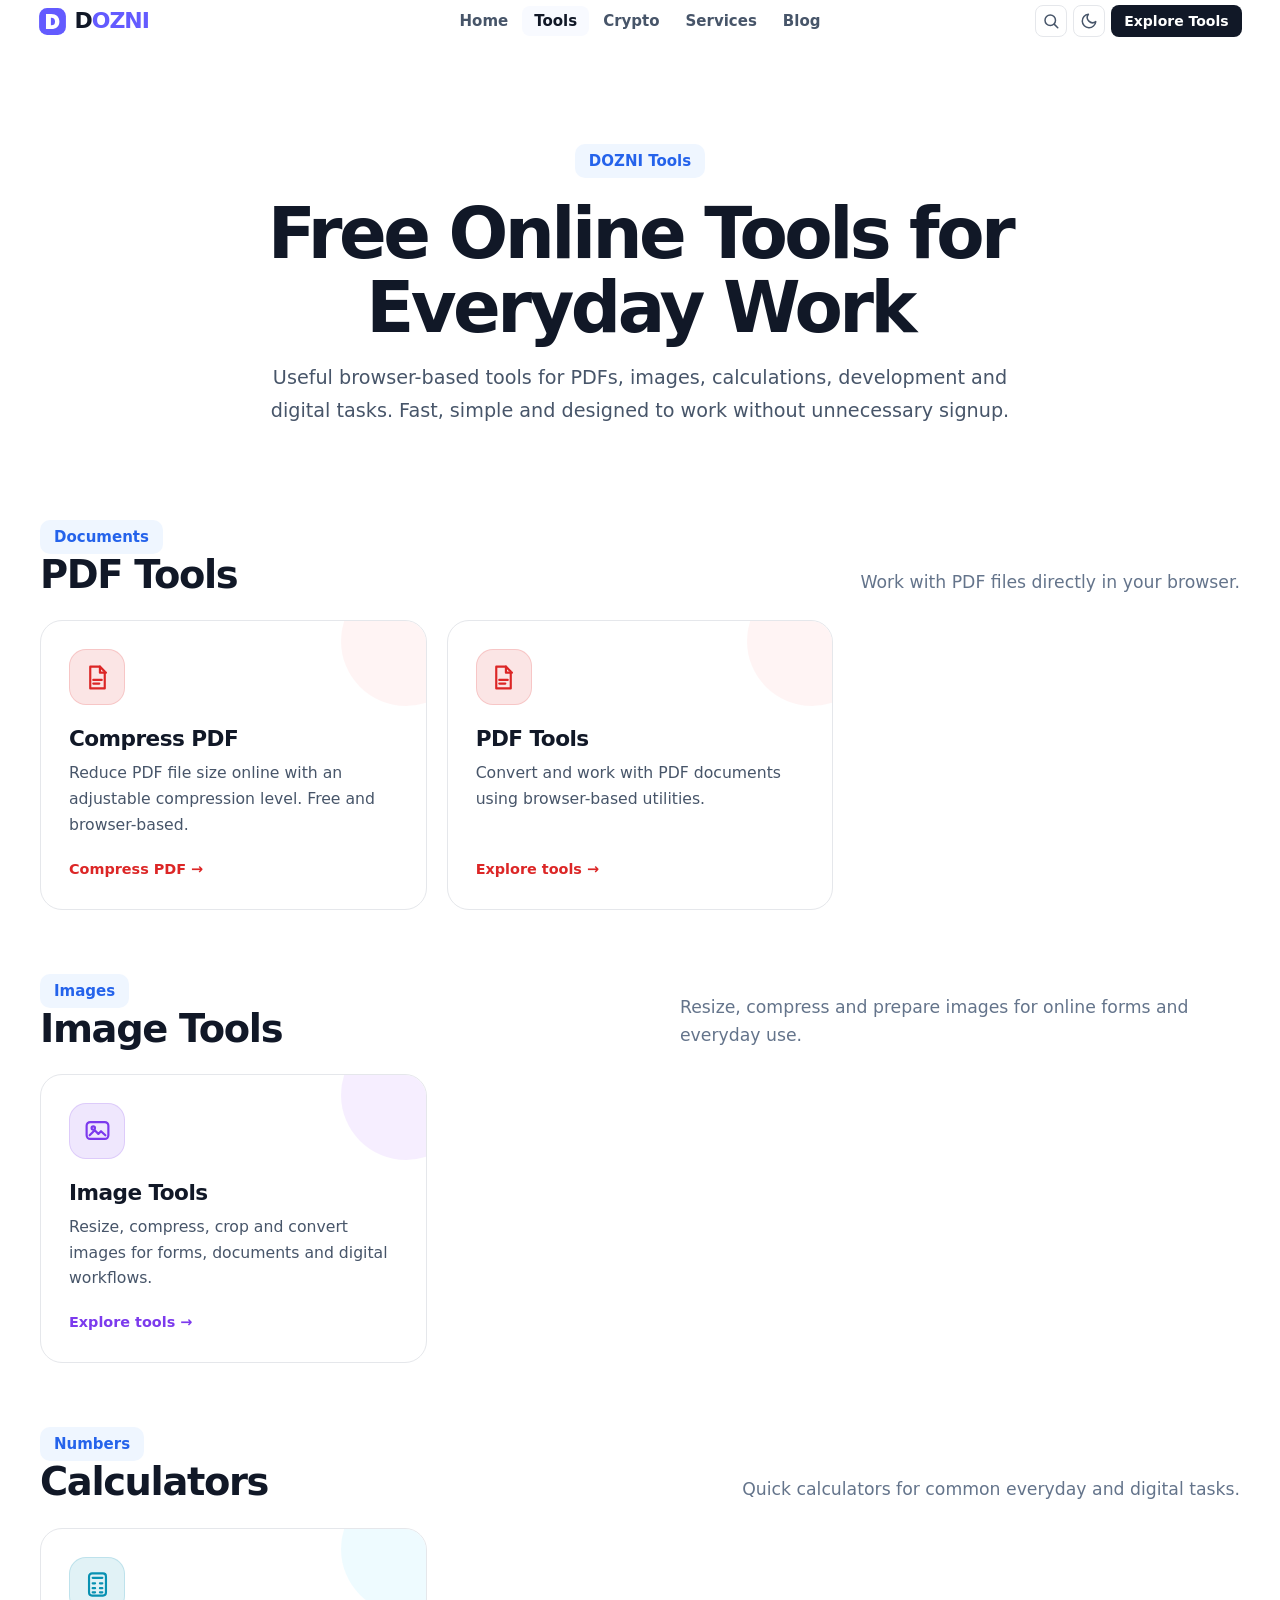
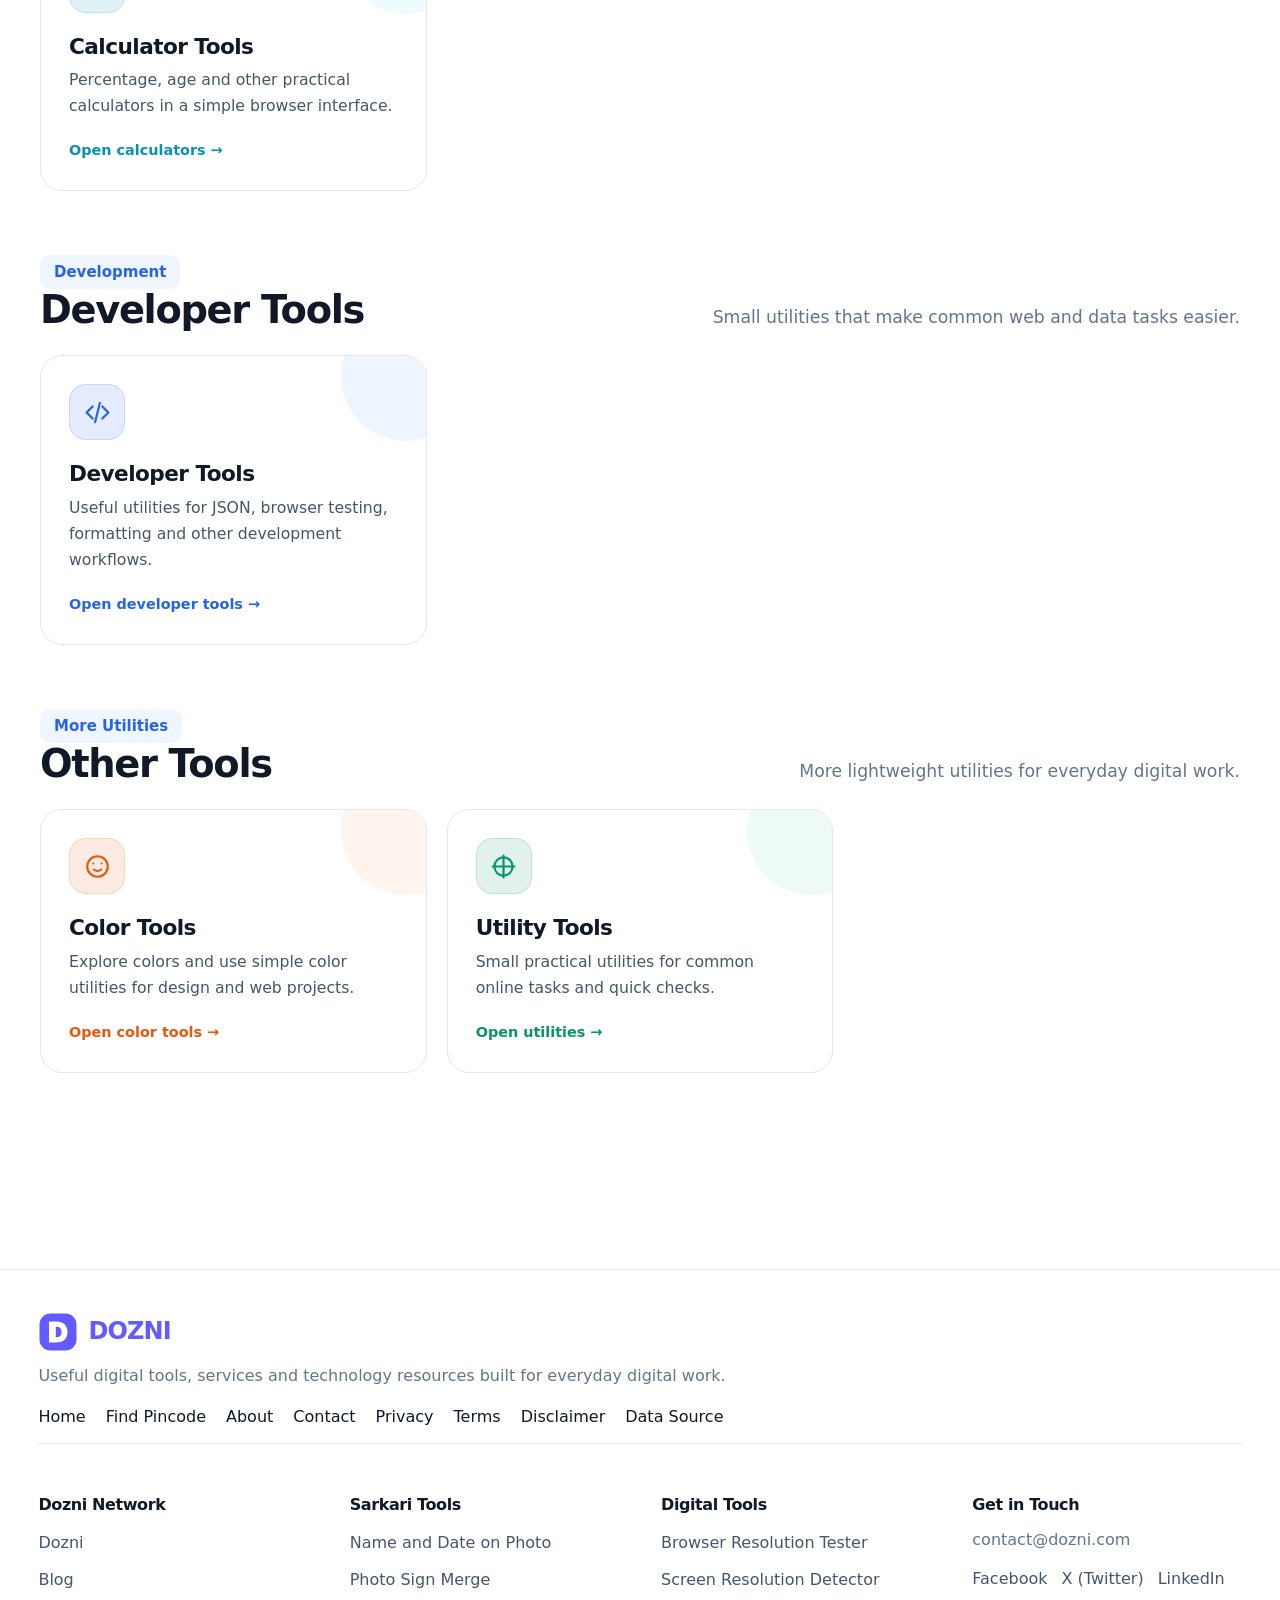
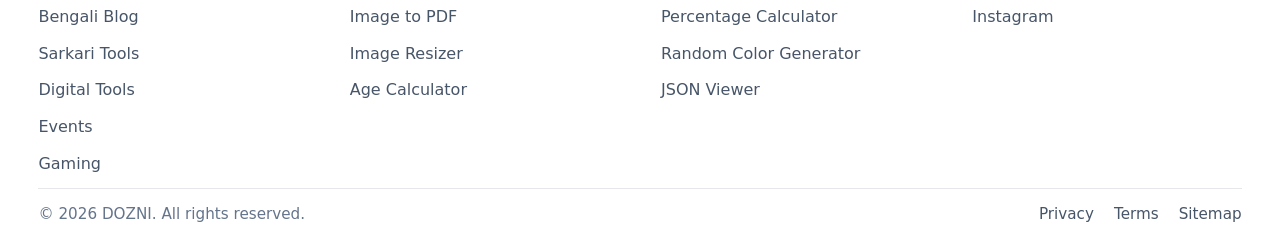
==== commit fdf52582: "Add Compress PDF tool to tools homepage" ====
--- a/tools/index.html
+++ b/tools/index.html
@@ -45,7 +45,7 @@
 <main id="main-content">
 <section class="tools-page-hero" aria-labelledby="tools-title"><div class="container"><span class="tools-kicker">DOZNI Tools</span><h1 id="tools-title">Free Online Tools for Everyday Work</h1><p>Useful browser-based tools for PDFs, images, calculations, development and digital tasks. Fast, simple and designed to work without unnecessary signup.</p></div></section>
 <section class="tools-grid-section" aria-label="DOZNI tool categories"><div class="container">
-<div class="tools-category"><div class="tools-category-head"><div><span class="tools-kicker">Documents</span><h2>PDF Tools</h2></div><p>Work with PDF files directly in your browser.</p></div><div class="tools-cards"><a class="tool-home-card tool-pdf" href="https://photo.dozni.com/"><span class="tool-icon" aria-hidden="true"><svg viewBox="0 0 24 24" fill="none" stroke="currentColor" stroke-width="1.8" stroke-linecap="round" stroke-linejoin="round"><path d="M6 3h8l4 4v14H6z"/><path d="M14 3v5h5"/><path d="M8.5 14h7M8.5 17h5"/></svg></span><h3>PDF Tools</h3><p>Convert, compress and work with PDF documents using browser-based utilities.</p><span class="tool-link">Explore tools →</span></a></div></div>
+<div class="tools-category"><div class="tools-category-head"><div><span class="tools-kicker">Documents</span><h2>PDF Tools</h2></div><p>Work with PDF files directly in your browser.</p></div><div class="tools-cards"><a class="tool-home-card tool-pdf" href="https://compress-pdf.dozni.com/"><span class="tool-icon" aria-hidden="true"><svg viewBox="0 0 24 24" fill="none" stroke="currentColor" stroke-width="1.8" stroke-linecap="round" stroke-linejoin="round"><path d="M6 3h8l4 4v14H6z"/><path d="M14 3v5h5"/><path d="M8.5 14h7M8.5 17h5"/></svg></span><h3>Compress PDF</h3><p>Reduce PDF file size online with an adjustable compression level. Free and browser-based.</p><span class="tool-link">Compress PDF →</span></a><a class="tool-home-card tool-pdf" href="https://photo.dozni.com/"><span class="tool-icon" aria-hidden="true"><svg viewBox="0 0 24 24" fill="none" stroke="currentColor" stroke-width="1.8" stroke-linecap="round" stroke-linejoin="round"><path d="M6 3h8l4 4v14H6z"/><path d="M14 3v5h5"/><path d="M8.5 14h7M8.5 17h5"/></svg></span><h3>PDF Tools</h3><p>Convert and work with PDF documents using browser-based utilities.</p><span class="tool-link">Explore tools →</span></a></div></div>
 <div class="tools-category"><div class="tools-category-head"><div><span class="tools-kicker">Images</span><h2>Image Tools</h2></div><p>Resize, compress and prepare images for online forms and everyday use.</p></div><div class="tools-cards"><a class="tool-home-card tool-image" href="https://photo.dozni.com/"><span class="tool-icon" aria-hidden="true"><svg viewBox="0 0 24 24" fill="none" stroke="currentColor" stroke-width="1.8" stroke-linecap="round" stroke-linejoin="round"><rect x="3" y="5" width="18" height="14" rx="3"/><circle cx="8.5" cy="10" r="1.4"/><path d="m5.5 16 4.2-4.2 3 3 2.2-2.2 3.6 3.4"/></svg></span><h3>Image Tools</h3><p>Resize, compress, crop and convert images for forms, documents and digital workflows.</p><span class="tool-link">Explore tools →</span></a></div></div>
 <div class="tools-category"><div class="tools-category-head"><div><span class="tools-kicker">Numbers</span><h2>Calculators</h2></div><p>Quick calculators for common everyday and digital tasks.</p></div><div class="tools-cards"><a class="tool-home-card tool-calc" href="/tools/calculator/"><span class="tool-icon" aria-hidden="true"><svg viewBox="0 0 24 24" fill="none" stroke="currentColor" stroke-width="1.8" stroke-linecap="round" stroke-linejoin="round"><rect x="5" y="2.8" width="14" height="18.4" rx="2.5"/><path d="M8 6.5h8M8 11h2M14 11h2M8 15h2M14 15h2M8 18.5h2M14 18.5h2"/></svg></span><h3>Calculator Tools</h3><p>Percentage, age and other practical calculators in a simple browser interface.</p><span class="tool-link">Open calculators →</span></a></div></div>
 <div class="tools-category"><div class="tools-category-head"><div><span class="tools-kicker">Development</span><h2>Developer Tools</h2></div><p>Small utilities that make common web and data tasks easier.</p></div><div class="tools-cards"><a class="tool-home-card tool-dev" href="/tools/developer/"><span class="tool-icon" aria-hidden="true"><svg viewBox="0 0 24 24" fill="none" stroke="currentColor" stroke-width="1.8" stroke-linecap="round" stroke-linejoin="round"><path d="m8 7-5 5 5 5M16 7l5 5-5 5M14 4l-4 16"/></svg></span><h3>Developer Tools</h3><p>Useful utilities for JSON, browser testing, formatting and other development workflows.</p><span class="tool-link">Open developer tools →</span></a></div></div>
